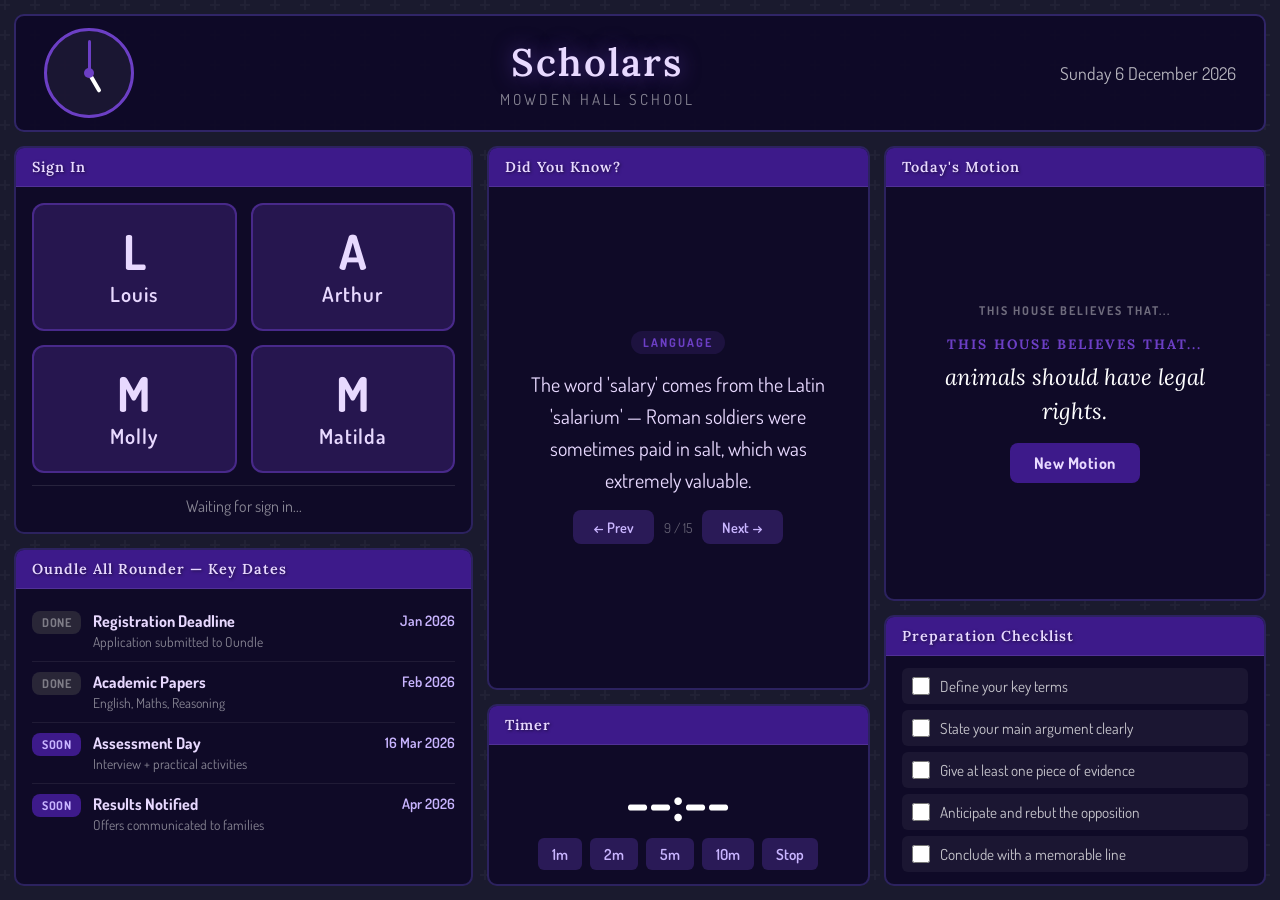
==== scholars.html @ c8669c1d "Add scholars screen with sign-in, Oundle date (16 Mar), facts and debate" ====
<!DOCTYPE html>
<html lang="en">
<head>
    <meta charset="UTF-8">
    <meta name="viewport" content="width=device-width, initial-scale=1.0">
    <title>Scholars</title>
    <link rel="preconnect" href="https://fonts.googleapis.com">
    <link href="https://fonts.googleapis.com/css2?family=Dosis:wght@300;400;600;700&family=Lora:ital,wght@0,500;0,600;1,400&display=swap" rel="stylesheet">
    <style>
        * { margin: 0; padding: 0; box-sizing: border-box; }

        body {
            font-family: 'Dosis', 'Segoe UI', sans-serif;
            background: #1a1a2e;
            background-image: url("data:image/svg+xml,%3Csvg xmlns='http://www.w3.org/2000/svg' width='60' height='60' viewBox='0 0 60 60'%3E%3Cg fill='none' fill-rule='evenodd'%3E%3Cg fill='%23ffffff' fill-opacity='0.03'%3E%3Cpath d='M36 34v-4h-2v4h-4v2h4v4h2v-4h4v-2h-4zm0-30V0h-2v4h-4v2h4v4h2V6h4V4h-4zM6 34v-4H4v4H0v2h4v4h2v-4h4v-2H6zM6 4V0H4v4H0v2h4v4h2V6h4V4H6z'/%3E%3C/g%3E%3C/g%3E%3C/svg%3E");
            color: #fff;
            min-height: 100vh;
            overflow: hidden;
        }

        #app {
            display: flex;
            flex-direction: column;
            height: 100vh;
            padding: 14px;
            gap: 14px;
        }

        /* ── Header ── */
        header {
            display: flex;
            justify-content: space-between;
            align-items: center;
            padding: 12px 28px;
            background: rgba(15, 10, 40, 0.97);
            border-radius: 10px;
            border: 2px solid rgba(100, 80, 200, 0.4);
            flex-shrink: 0;
        }

        .header-clock {
            display: flex;
            align-items: center;
            gap: 14px;
        }

        .analogue-clock {
            width: 90px;
            height: 90px;
            position: relative;
        }
        .clock-face {
            width: 100%; height: 100%;
            border-radius: 50%;
            background: rgba(255,255,255,0.05);
            border: 3px solid #6c3fc5;
            position: relative;
        }
        .clock-center {
            position: absolute; width: 10px; height: 10px;
            background: #6c3fc5; border-radius: 50%;
            top: 50%; left: 50%; transform: translate(-50%, -50%); z-index: 3;
        }
        .clock-hand {
            position: absolute; bottom: 50%; left: 50%;
            transform-origin: bottom center;
            background: #fff; border-radius: 3px;
        }
        .hour-hand { width: 4px; height: 22px; margin-left: -2px; }
        .minute-hand { width: 3px; height: 33px; margin-left: -1.5px; background: #6c3fc5; }

        .header-title {
            text-align: center;
            flex: 1;
        }

        .header-title h1 {
            font-family: 'Lora', Georgia, serif;
            font-size: 2.4rem;
            font-weight: 600;
            color: #e8d9ff;
            letter-spacing: 2px;
            text-shadow: 0 0 20px rgba(108, 63, 197, 0.6);
        }

        .header-title .subtitle {
            font-size: 0.95rem;
            color: rgba(255,255,255,0.5);
            letter-spacing: 3px;
            text-transform: uppercase;
            margin-top: 2px;
        }

        #date {
            font-size: 1.1rem;
            color: rgba(255,255,255,0.7);
            text-align: right;
        }

        /* ── Main grid ── */
        main {
            flex: 1;
            display: grid;
            grid-template-columns: 1.2fr 1fr 1fr;
            gap: 14px;
            min-height: 0;
        }

        /* ── Widget base ── */
        .widget {
            background: rgba(15, 10, 40, 0.95);
            border-radius: 10px;
            border: 2px solid rgba(100, 80, 200, 0.35);
            overflow: hidden;
            display: flex;
            flex-direction: column;
        }

        .widget h3 {
            font-family: 'Lora', Georgia, serif;
            font-size: 0.9rem;
            font-weight: 600;
            padding: 10px 16px;
            background: #3d1a8a;
            color: #e8d9ff;
            letter-spacing: 1px;
            text-shadow: 1px 1px 3px rgba(0,0,0,0.5);
            border-bottom: 1px solid rgba(255,255,255,0.1);
            flex-shrink: 0;
        }

        .widget-body {
            flex: 1;
            padding: 16px;
            overflow: hidden;
            display: flex;
            flex-direction: column;
        }

        /* ── Sign In ── */
        #widget-signin { flex: 0 0 auto; }

        #signin-grid {
            display: grid;
            grid-template-columns: 1fr 1fr;
            gap: 14px;
        }

        .scholar-btn {
            display: flex;
            flex-direction: column;
            align-items: center;
            justify-content: center;
            padding: 22px 12px;
            border: none;
            border-radius: 12px;
            background: rgba(108, 63, 197, 0.25);
            border: 2px solid rgba(108, 63, 197, 0.5);
            color: #e8d9ff;
            cursor: pointer;
            font-family: 'Dosis', sans-serif;
            transition: all 0.2s ease;
            gap: 6px;
        }

        .scholar-btn:hover {
            background: rgba(108, 63, 197, 0.45);
            transform: scale(1.03);
        }

        .scholar-btn .scholar-initial {
            font-size: 3rem;
            font-weight: 700;
            line-height: 1;
        }

        .scholar-btn .scholar-name {
            font-size: 1.3rem;
            font-weight: 600;
            letter-spacing: 1px;
        }

        .scholar-btn.signed-in {
            background: rgba(76, 175, 80, 0.35);
            border-color: #4caf50;
            color: #a5d6a7;
            box-shadow: 0 0 18px rgba(76, 175, 80, 0.3);
        }

        .scholar-btn.signed-in .scholar-initial {
            color: #4caf50;
        }

        #signin-status {
            margin-top: 12px;
            text-align: center;
            font-size: 1rem;
            color: rgba(255,255,255,0.5);
            padding-top: 10px;
            border-top: 1px solid rgba(255,255,255,0.1);
        }

        /* ── Oundle Dates ── */
        .date-item {
            display: flex;
            align-items: flex-start;
            gap: 12px;
            padding: 10px 0;
            border-bottom: 1px solid rgba(255,255,255,0.07);
        }
        .date-item:last-child { border-bottom: none; }

        .date-badge {
            background: #3d1a8a;
            border-radius: 8px;
            padding: 4px 10px;
            font-size: 0.75rem;
            font-weight: 700;
            color: #c9b5ff;
            text-transform: uppercase;
            letter-spacing: 0.5px;
            white-space: nowrap;
            flex-shrink: 0;
        }

        .date-badge.past { background: rgba(80,80,80,0.4); color: rgba(255,255,255,0.4); }
        .date-badge.upcoming { background: #3d1a8a; color: #c9b5ff; }
        .date-badge.today { background: #6c3fc5; color: #fff; box-shadow: 0 0 10px rgba(108,63,197,0.6); }

        .date-info { flex: 1; }
        .date-title {
            font-size: 1rem;
            font-weight: 700;
            color: #e8d9ff;
            display: block;
        }
        .date-desc {
            font-size: 0.85rem;
            color: rgba(255,255,255,0.5);
            margin-top: 2px;
        }
        .date-when {
            font-size: 0.9rem;
            color: #c9b5ff;
            font-weight: 600;
        }

        /* ── Facts ── */
        #widget-facts { flex: 1; }

        .fact-display {
            flex: 1;
            display: flex;
            flex-direction: column;
            justify-content: center;
            align-items: center;
            text-align: center;
            gap: 14px;
        }

        .fact-category {
            font-size: 0.75rem;
            font-weight: 700;
            text-transform: uppercase;
            letter-spacing: 2px;
            color: #6c3fc5;
            background: rgba(108,63,197,0.15);
            padding: 4px 12px;
            border-radius: 20px;
        }

        .fact-text {
            font-size: 1.25rem;
            line-height: 1.6;
            color: #e8d9ff;
            font-weight: 400;
            max-width: 95%;
        }

        .fact-nav {
            display: flex;
            gap: 10px;
            align-items: center;
        }

        .fact-nav button {
            padding: 8px 20px;
            border: none;
            border-radius: 8px;
            background: rgba(108,63,197,0.3);
            color: #c9b5ff;
            cursor: pointer;
            font-family: 'Dosis', sans-serif;
            font-size: 0.9rem;
            font-weight: 600;
            transition: all 0.2s;
        }
        .fact-nav button:hover { background: rgba(108,63,197,0.55); }

        .fact-counter {
            font-size: 0.85rem;
            color: rgba(255,255,255,0.35);
        }

        /* ── Debate ── */
        #widget-debate { flex: 1; }

        .motion-display {
            flex: 1;
            display: flex;
            flex-direction: column;
            justify-content: center;
            align-items: center;
            text-align: center;
            gap: 16px;
        }

        .motion-label {
            font-size: 0.75rem;
            font-weight: 700;
            text-transform: uppercase;
            letter-spacing: 2px;
            color: rgba(255,255,255,0.4);
        }

        .motion-text {
            font-family: 'Lora', Georgia, serif;
            font-size: 1.4rem;
            line-height: 1.5;
            color: #fff;
            font-style: italic;
            max-width: 95%;
        }

        .motion-text .this-house {
            display: block;
            font-size: 0.85rem;
            font-style: normal;
            font-weight: 700;
            letter-spacing: 2px;
            text-transform: uppercase;
            color: #6c3fc5;
            margin-bottom: 6px;
        }

        .motion-btn {
            padding: 10px 24px;
            border: none;
            border-radius: 8px;
            background: #3d1a8a;
            color: #e8d9ff;
            cursor: pointer;
            font-family: 'Dosis', sans-serif;
            font-size: 1rem;
            font-weight: 700;
            letter-spacing: 0.5px;
            transition: all 0.2s;
        }
        .motion-btn:hover { background: #5828b5; }

        /* ── Timer ── */
        #widget-timer {
            flex: 0 0 auto;
        }

        #timer-display {
            font-size: 3.5rem;
            font-weight: 700;
            text-align: center;
            font-variant-numeric: tabular-nums;
            color: #fff;
            padding: 8px 0 4px;
        }

        #timer-display.warning { color: #ff9800; }
        #timer-display.danger { color: #f44336; animation: pulse 1s infinite; }

        @keyframes pulse {
            0%, 100% { opacity: 1; }
            50% { opacity: 0.4; }
        }

        #timer-controls {
            display: flex;
            gap: 8px;
            justify-content: center;
            flex-wrap: wrap;
            padding: 0 4px 4px;
        }

        #timer-controls button {
            padding: 6px 14px;
            font-size: 0.95rem;
            border: none;
            border-radius: 6px;
            background: rgba(108,63,197,0.3);
            color: #c9b5ff;
            cursor: pointer;
            font-family: 'Dosis', sans-serif;
            font-weight: 600;
            transition: all 0.2s;
        }
        #timer-controls button:hover { background: rgba(108,63,197,0.55); }

        /* ── Column layout ── */
        .col { display: flex; flex-direction: column; gap: 14px; min-height: 0; }
    </style>
</head>
<body>
<div id="app">

    <!-- Header -->
    <header>
        <div class="header-clock">
            <div class="analogue-clock">
                <div class="clock-face">
                    <div class="clock-hand hour-hand" id="hour-hand"></div>
                    <div class="clock-hand minute-hand" id="minute-hand"></div>
                    <div class="clock-center"></div>
                </div>
            </div>
        </div>

        <div class="header-title">
            <h1>Scholars</h1>
            <div class="subtitle">Mowden Hall School</div>
        </div>

        <div id="date">--</div>
    </header>

    <!-- Main -->
    <main>

        <!-- Left: Sign In + Dates -->
        <div class="col">
            <div class="widget" id="widget-signin">
                <h3>Sign In</h3>
                <div class="widget-body">
                    <div id="signin-grid">
                        <button class="scholar-btn" id="btn-Louis" onclick="toggleScholar('Louis')">
                            <span class="scholar-initial">L</span>
                            <span class="scholar-name">Louis</span>
                        </button>
                        <button class="scholar-btn" id="btn-Arthur" onclick="toggleScholar('Arthur')">
                            <span class="scholar-initial">A</span>
                            <span class="scholar-name">Arthur</span>
                        </button>
                        <button class="scholar-btn" id="btn-Molly" onclick="toggleScholar('Molly')">
                            <span class="scholar-initial">M</span>
                            <span class="scholar-name">Molly</span>
                        </button>
                        <button class="scholar-btn" id="btn-Matilda" onclick="toggleScholar('Matilda')">
                            <span class="scholar-initial">M</span>
                            <span class="scholar-name">Matilda</span>
                        </button>
                    </div>
                    <div id="signin-status">Waiting for sign in...</div>
                </div>
            </div>

            <div class="widget" style="flex:1;">
                <h3>Oundle All Rounder — Key Dates</h3>
                <div class="widget-body" style="gap:0; padding: 12px 16px;">
                    <div class="date-item">
                        <div class="date-badge past">Done</div>
                        <div class="date-info">
                            <span class="date-title">Registration Deadline</span>
                            <span class="date-desc">Application submitted to Oundle</span>
                        </div>
                        <span class="date-when">Jan 2026</span>
                    </div>
                    <div class="date-item">
                        <div class="date-badge past">Done</div>
                        <div class="date-info">
                            <span class="date-title">Academic Papers</span>
                            <span class="date-desc">English, Maths, Reasoning</span>
                        </div>
                        <span class="date-when">Feb 2026</span>
                    </div>
                    <div class="date-item">
                        <div class="date-badge upcoming">Soon</div>
                        <div class="date-info">
                            <span class="date-title">Assessment Day</span>
                            <span class="date-desc">Interview + practical activities</span>
                        </div>
                        <span class="date-when">16 Mar 2026</span>
                    </div>
                    <div class="date-item">
                        <div class="date-badge upcoming">Soon</div>
                        <div class="date-info">
                            <span class="date-title">Results Notified</span>
                            <span class="date-desc">Offers communicated to families</span>
                        </div>
                        <span class="date-when">Apr 2026</span>
                    </div>
                </div>
            </div>
        </div>

        <!-- Centre: Rotating Facts -->
        <div class="col">
            <div class="widget" id="widget-facts" style="flex:1;">
                <h3>Did You Know?</h3>
                <div class="widget-body">
                    <div class="fact-display">
                        <div class="fact-category" id="fact-category">Science</div>
                        <div class="fact-text" id="fact-text">Loading...</div>
                        <div class="fact-nav">
                            <button onclick="prevFact()">&#8592; Prev</button>
                            <span class="fact-counter" id="fact-counter">1 / 12</span>
                            <button onclick="nextFact()">Next &#8594;</button>
                        </div>
                    </div>
                </div>
            </div>

            <div class="widget" id="widget-timer">
                <h3>Timer</h3>
                <div class="widget-body" style="padding: 10px 14px;">
                    <div id="timer-display">--:--</div>
                    <div id="timer-controls">
                        <button onclick="startTimer(60)">1m</button>
                        <button onclick="startTimer(120)">2m</button>
                        <button onclick="startTimer(300)">5m</button>
                        <button onclick="startTimer(600)">10m</button>
                        <button onclick="stopTimer()">Stop</button>
                    </div>
                </div>
            </div>
        </div>

        <!-- Right: Debate -->
        <div class="col">
            <div class="widget" id="widget-debate" style="flex:1;">
                <h3>Today's Motion</h3>
                <div class="widget-body">
                    <div class="motion-display">
                        <div class="motion-label">This house believes that...</div>
                        <div class="motion-text" id="motion-text">Loading...</div>
                        <button class="motion-btn" onclick="newMotion()">New Motion</button>
                    </div>
                </div>
            </div>

            <div class="widget" style="flex:0 0 auto;">
                <h3>Preparation Checklist</h3>
                <div class="widget-body" style="padding: 12px 16px; gap: 6px;">
                    <label class="check-item"><input type="checkbox"> Define your key terms</label>
                    <label class="check-item"><input type="checkbox"> State your main argument clearly</label>
                    <label class="check-item"><input type="checkbox"> Give at least one piece of evidence</label>
                    <label class="check-item"><input type="checkbox"> Anticipate and rebut the opposition</label>
                    <label class="check-item"><input type="checkbox"> Conclude with a memorable line</label>
                </div>
            </div>
        </div>

    </main>
</div>

<style>
    .check-item {
        display: flex;
        align-items: center;
        gap: 10px;
        padding: 8px 10px;
        border-radius: 6px;
        background: rgba(255,255,255,0.05);
        cursor: pointer;
        font-size: 0.95rem;
        color: rgba(255,255,255,0.75);
        transition: all 0.2s;
        user-select: none;
    }
    .check-item:hover { background: rgba(255,255,255,0.1); }
    .check-item input[type="checkbox"] {
        width: 18px; height: 18px;
        accent-color: #6c3fc5;
        cursor: pointer;
        flex-shrink: 0;
    }
    .check-item:has(input:checked) {
        color: rgba(255,255,255,0.35);
        text-decoration: line-through;
    }
</style>

<script>
// ── Facts ──────────────────────────────────────────────
const facts = [
    { category: "Science", text: "Honey never spoils. Archaeologists have found 3,000-year-old honey in Egyptian tombs — still perfectly edible." },
    { category: "Maths", text: "There are more possible games of chess than there are atoms in the observable universe." },
    { category: "Language", text: "Shakespeare invented over 1,700 words we still use today, including 'bedroom', 'lonely', 'generous', and 'obscene'." },
    { category: "Geography", text: "Russia spans 11 time zones — when it's midnight in Kaliningrad, it's already 9am the next day in Kamchatka." },
    { category: "Science", text: "A single bolt of lightning is around five times hotter than the surface of the Sun." },
    { category: "History", text: "The Eastern Roman Empire (Byzantium) survived for over 1,000 years after the fall of Rome in the West, finally ending in 1453." },
    { category: "Philosophy", text: "The Ship of Theseus: if every plank is replaced, is it still the same ship? This ancient paradox still divides philosophers today." },
    { category: "Science", text: "Octopuses have three hearts, blue blood, and nine brains — one central brain and one in each arm." },
    { category: "Language", text: "The word 'salary' comes from the Latin 'salarium' — Roman soldiers were sometimes paid in salt, which was extremely valuable." },
    { category: "Maths", text: "If you shuffle a deck of cards properly, the order you've created has almost certainly never existed before in the history of the universe." },
    { category: "Geography", text: "The Sahara Desert is roughly the same size as the United States. It was green and had lakes just 10,000 years ago." },
    { category: "History", text: "Cleopatra lived closer in time to the Moon landings than to the construction of the Great Pyramid of Giza." },
    { category: "Science", text: "There are more trees on Earth than stars in the Milky Way — approximately 3 trillion trees to 100-400 billion stars." },
    { category: "Philosophy", text: "Plato argued that the physical world is just a shadow of a higher reality — like people watching shadows on a cave wall and mistaking them for real things." },
    { category: "Language", text: "The longest word in a major English dictionary is 'pneumonoultramicroscopicsilicovolcanoconiosis' — a lung disease caused by inhaling volcanic ash." }
];

let currentFact = 0;

function showFact(index) {
    const f = facts[index];
    document.getElementById('fact-category').textContent = f.category;
    document.getElementById('fact-text').textContent = f.text;
    document.getElementById('fact-counter').textContent = `${index + 1} / ${facts.length}`;
}

function nextFact() {
    currentFact = (currentFact + 1) % facts.length;
    showFact(currentFact);
}

function prevFact() {
    currentFact = (currentFact - 1 + facts.length) % facts.length;
    showFact(currentFact);
}

// Auto-rotate every 45 seconds
setInterval(nextFact, 45000);

// ── Debate Motions ──────────────────────────────────────
const motions = [
    "social media does more harm than good.",
    "zoos should not exist.",
    "artificial intelligence is a greater threat than an opportunity.",
    "the arts are as important as STEM subjects.",
    "homework should be abolished.",
    "voting should be compulsory for all citizens.",
    "the exploration of space is a waste of money.",
    "animals should have legal rights.",
    "private schools should be abolished.",
    "we should prioritise the environment over economic growth.",
    "celebrities have too much influence over young people.",
    "history is more important than science.",
    "a universal basic income should be introduced.",
    "standardised testing does more harm than good.",
    "great leaders are born, not made.",
    "books are more valuable than screens for education."
];

let lastMotionIndex = -1;

function newMotion() {
    let idx;
    do { idx = Math.floor(Math.random() * motions.length); }
    while (idx === lastMotionIndex);
    lastMotionIndex = idx;

    const el = document.getElementById('motion-text');
    el.innerHTML = `<span class="this-house">This house believes that...</span>${motions[idx]}`;
}

// ── Sign In ──────────────────────────────────────────────
const scholars = ['Louis', 'Arthur', 'Molly', 'Matilda'];

function getSignInKey() {
    const today = new Date().toISOString().split('T')[0];
    return `scholars-signin-${today}`;
}

function getSignedIn() {
    return JSON.parse(localStorage.getItem(getSignInKey()) || '[]');
}

function toggleScholar(name) {
    let signedIn = getSignedIn();
    if (signedIn.includes(name)) {
        signedIn = signedIn.filter(s => s !== name);
    } else {
        signedIn.push(name);
    }
    localStorage.setItem(getSignInKey(), JSON.stringify(signedIn));
    renderSignIn();
}

function renderSignIn() {
    const signedIn = getSignedIn();
    scholars.forEach(name => {
        const btn = document.getElementById(`btn-${name}`);
        if (signedIn.includes(name)) {
            btn.classList.add('signed-in');
        } else {
            btn.classList.remove('signed-in');
        }
    });

    const status = document.getElementById('signin-status');
    if (signedIn.length === 0) {
        status.textContent = 'Waiting for sign in...';
    } else if (signedIn.length === scholars.length) {
        status.textContent = 'All scholars present ✓';
        status.style.color = '#4caf50';
    } else {
        const absent = scholars.filter(s => !signedIn.includes(s));
        status.textContent = `${signedIn.length}/${scholars.length} present — still waiting: ${absent.join(', ')}`;
        status.style.color = '';
    }
}

// ── Clock ──────────────────────────────────────────────
function updateClock() {
    const now = new Date();
    const hours = now.getHours() % 12;
    const minutes = now.getMinutes();

    const hourAngle = (hours * 30) + (minutes * 0.5);
    const minuteAngle = minutes * 6;

    document.getElementById('hour-hand').style.transform = `rotate(${hourAngle}deg)`;
    document.getElementById('minute-hand').style.transform = `rotate(${minuteAngle}deg)`;

    const dateStr = now.toLocaleDateString('en-GB', { weekday: 'long', day: 'numeric', month: 'long', year: 'numeric' });
    document.getElementById('date').textContent = dateStr;
}

// ── Timer ──────────────────────────────────────────────
let timerInterval = null;
let timerSeconds = 0;

function startTimer(seconds) {
    clearInterval(timerInterval);
    timerSeconds = seconds;
    updateTimerDisplay();

    timerInterval = setInterval(() => {
        timerSeconds--;
        updateTimerDisplay();
        if (timerSeconds <= 0) {
            clearInterval(timerInterval);
            timerFinished();
        }
    }, 1000);
}

function stopTimer() {
    clearInterval(timerInterval);
    const d = document.getElementById('timer-display');
    d.textContent = '--:--';
    d.className = '';
}

function updateTimerDisplay() {
    const mins = Math.floor(timerSeconds / 60);
    const secs = timerSeconds % 60;
    const d = document.getElementById('timer-display');
    d.textContent = `${mins}:${secs.toString().padStart(2, '0')}`;
    d.classList.remove('warning', 'danger');
    if (timerSeconds <= 60 && timerSeconds > 10) d.classList.add('warning');
    else if (timerSeconds <= 10 && timerSeconds > 0) d.classList.add('danger');
}

function timerFinished() {
    const d = document.getElementById('timer-display');
    d.textContent = "Time's up!";
    d.classList.add('danger');

    const ctx = new (window.AudioContext || window.webkitAudioContext)();
    [0, 0.35, 0.7].forEach(delay => {
        const osc = ctx.createOscillator();
        const gain = ctx.createGain();
        osc.connect(gain);
        gain.connect(ctx.destination);
        osc.frequency.value = 880;
        osc.type = 'sine';
        gain.gain.setValueAtTime(0.5, ctx.currentTime + delay);
        gain.gain.exponentialRampToValueAtTime(0.01, ctx.currentTime + delay + 0.25);
        osc.start(ctx.currentTime + delay);
        osc.stop(ctx.currentTime + delay + 0.25);
    });
}

// ── Keyboard shortcuts ──────────────────────────────────
document.addEventListener('keydown', e => {
    switch(e.key) {
        case '1': startTimer(60); break;
        case '2': startTimer(120); break;
        case '5': startTimer(300); break;
        case '0': stopTimer(); break;
        case 'ArrowRight': nextFact(); break;
        case 'ArrowLeft': prevFact(); break;
        case 'd': newMotion(); break;
    }
});

// ── Init ──────────────────────────────────────────────
document.addEventListener('DOMContentLoaded', () => {
    // Start on a random fact
    currentFact = Math.floor(Math.random() * facts.length);
    showFact(currentFact);
    newMotion();
    renderSignIn();
    updateClock();
    setInterval(updateClock, 1000);
});
</script>
</body>
</html>
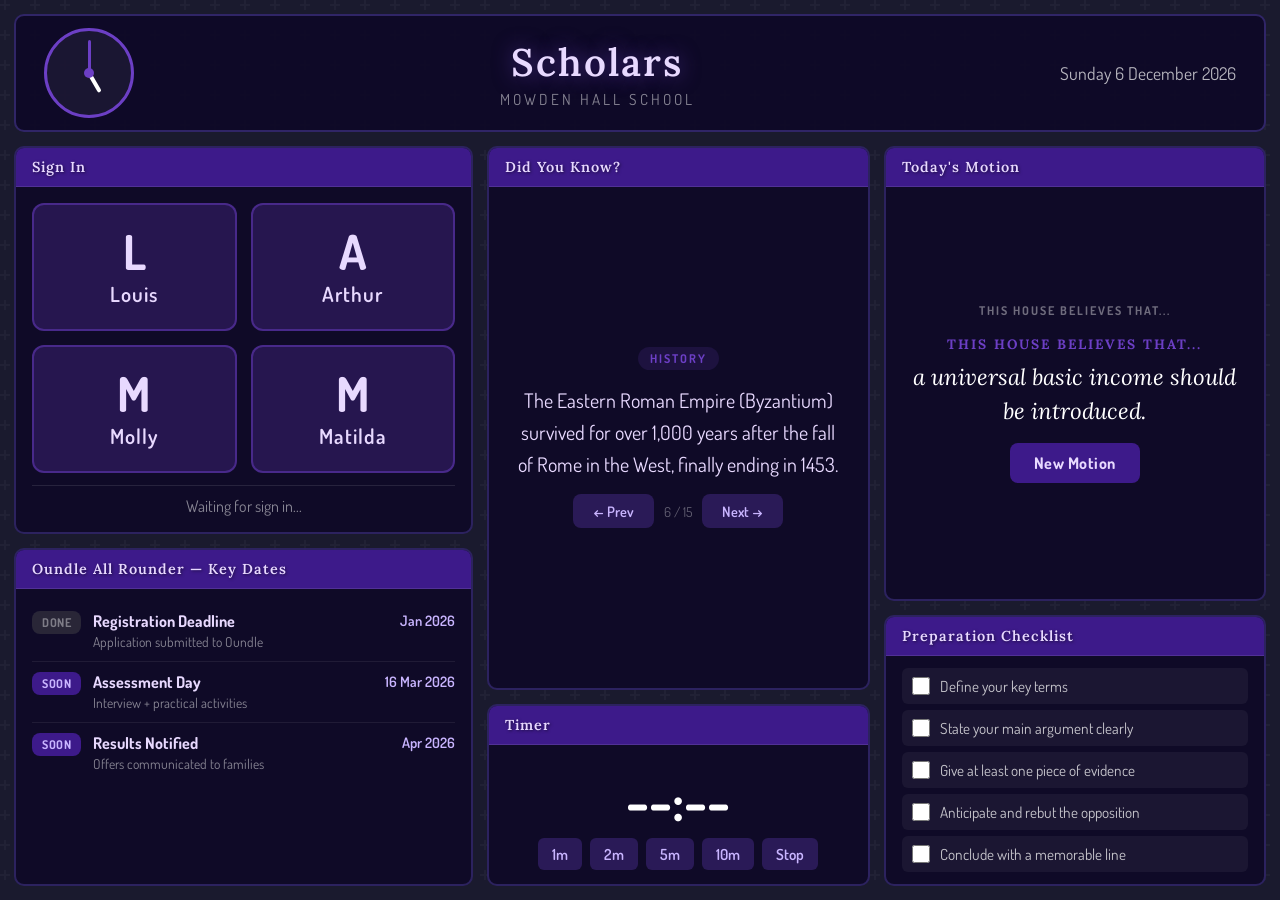
==== commit e85ae223: "Remove Academic Papers date from scholars display" ====
--- a/scholars.html
+++ b/scholars.html
@@ -471,14 +471,6 @@
                         <span class="date-when">Jan 2026</span>
                     </div>
                     <div class="date-item">
-                        <div class="date-badge past">Done</div>
-                        <div class="date-info">
-                            <span class="date-title">Academic Papers</span>
-                            <span class="date-desc">English, Maths, Reasoning</span>
-                        </div>
-                        <span class="date-when">Feb 2026</span>
-                    </div>
-                    <div class="date-item">
                         <div class="date-badge upcoming">Soon</div>
                         <div class="date-info">
                             <span class="date-title">Assessment Day</span>
